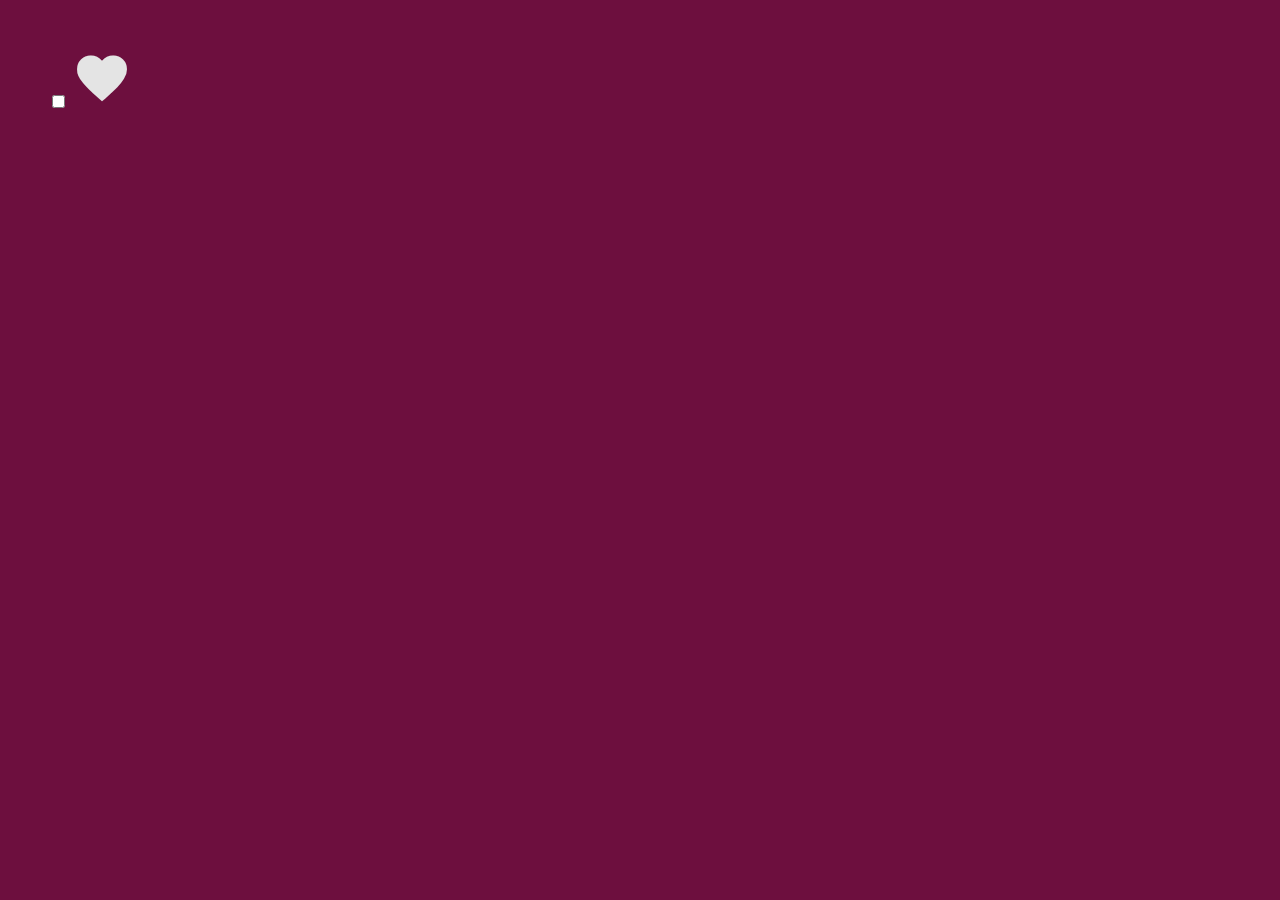
==== index.html @ dae28150 "Add files via upload" ====
<!DOCTYPE html>
<html lang="ja">
<head>
  <meta charset="utf-8">
  <meta name="viewport" content="width=device-width, initial-scale=1">
  <title>Heart Animation</title>
  <link href="https://fonts.googleapis.com/icon?family=Material+Icons" rel="stylesheet">
  <link rel="stylesheet" href="css/styles.css">
</head>
<body>
  <label class="like">
    <input type="checkbox">
    <i class="material-icons heart">favorite</i>
    <div class="ripple"></div>
  </label>

</body>
</html>
---- css/styles.css ----
body {
    padding: 40px;
    background-color: rgb(109, 15, 62);
  }
  
  .heart {
    font-size: 60px;
    color: #e4e4e4;
    user-select: none;
  }
  
  .like [type="checkbox"]:checked ~ .heart {
    animation-name: heart;
    animation-duration: .6s;
    animation-fill-mode: forwards;
  }
  
  @keyframes heart {
    0% {
      transform: scale(0);
    }
    50% {
      transform: scale(1.1);
    }
    100% {
      transform: scale(1);
      color: red;
    }
  }
  
  .ripple {
    width: 85px;
    height: 85px;
    background: red;
    border-radius: 50%;
    transform: scale(0);
  }
  
  .like [type="checkbox"]:checked ~ .ripple {
    animation-name: ripple;
    animation-duration: .6s;
    animation-fill-mode: forwards;
  }
  
  @keyframes ripple {
    0% {
      transform: scale(0);
    }
    50% {
      transform: scale(1.1);
    }
    100% {
      transform: scale(1);
      opacity: 0;
    }
  }
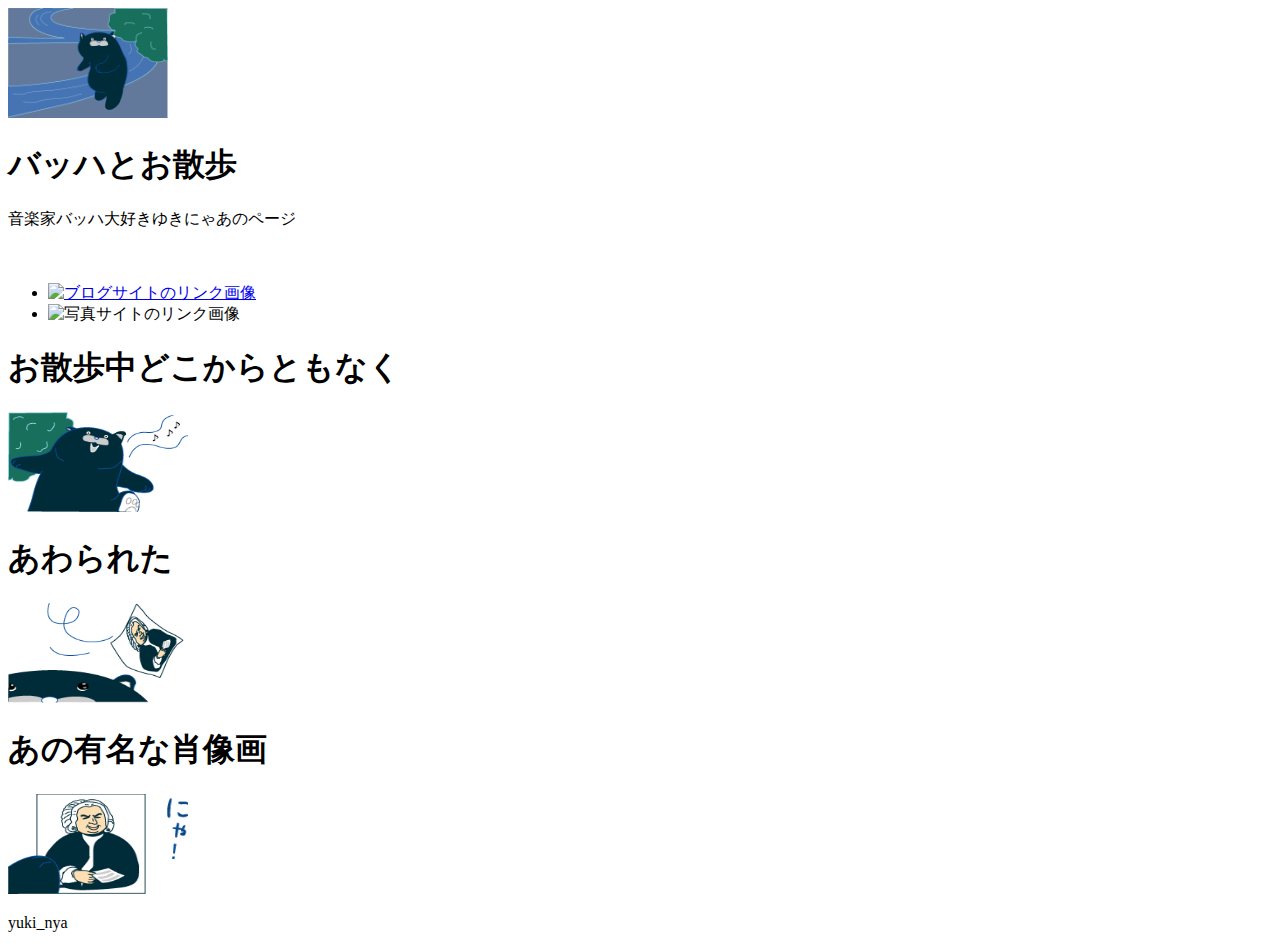
==== commit 54ce31e2: "Add files via upload" ====
--- a/index.html
+++ b/index.html
@@ -1,18 +1,74 @@
 <!DOCTYPE html>
 <html lang="ja">
 <head>
-  <meta charset="utf-8">
-  <meta name="viewport" content="width=device-width, initial-scale=1">
-  <title>Heart Animation</title>
-  <link href="https://fonts.googleapis.com/icon?family=Material+Icons" rel="stylesheet">
-  <link rel="stylesheet" href="css/styles.css">
+    <meta charset="UTF-8">
+    <meta name="viewport" content="width=device-width, initial-scale=1.0">
+    <title>ゆきにゃあのバッハとお散歩</title>
+    <link rel="icon" href="favicon.ico">
+    <meta name="description" content="ゆきにゃあのBACHとお散歩のサイトです。">
+    <link rel="stylesheet" href="css/styles.css">
+   
 </head>
 <body>
-  <label class="like">
-    <input type="checkbox">
-    <i class="material-icons heart">favorite</i>
-    <div class="ripple"></div>
-  </label>
+    <header>
+      <div class="container">
+         <div class="icon">
+            <img src="img\neko.top.gif" width="160" height="110" alt="ゆきにゃあのお散歩アイコンです"> 
+         </div>
+      <div class="info">
+            <h1>バッハとお散歩</h1>
+            <p>音楽家バッハ大好きゆきにゃあのページ</p> 
+    　　　　<ul>
+              <li>
+                  <a href="https://yukikohiga-sys.github.io/yukikohiga-sys.p5.practice/">
+                  <img src="img/blog.png" width="20" height="20" alt="ブログサイトのリンク画像">
+                  </a>
+                </li>
+              <li>
+                  <!-- <a href="https://dotinstall.com" > -->
+                  <img src="img/photos.png" width="20" height="20" alt="写真サイトのリンク画像">
+                  </a>
+            </li>
+           </ul>
+        </div>
+      </div>
+
+
+
+    </header>
+
+    <!-- <section class="omikuji" > <h1>バッハおみくじ</h1>
+        <div id="btn">?</div>
+    </section>
+    -->
+
+    <section class="works1">
+         <h1>お散歩中どこからともなく</h1>
+          <img src="img\neko.page1.1.gif" width="180" height="100" alt="スタンプ">
+     </section>
+
+     <section class="works2">
+        <h1>あわられた</h1>
+         <img src="img\neko.page1.2.gif" width="180" height="100" alt="スタンプ">
+    </section>  
+    
+    
+     <section class="works3">
+        <h1>あの有名な肖像画</h1>
+         <img src="img\neko.page1.3.gif" width="180" height="100" alt="スタンプ">
+    </section>   
+        
+        
+    
+
+
+    
+    <footer>
+        <p> yuki_nya</p>
+    </footer>
+    
+    
+    <script src="js/main.js"></script>
 
 </body>
 </html>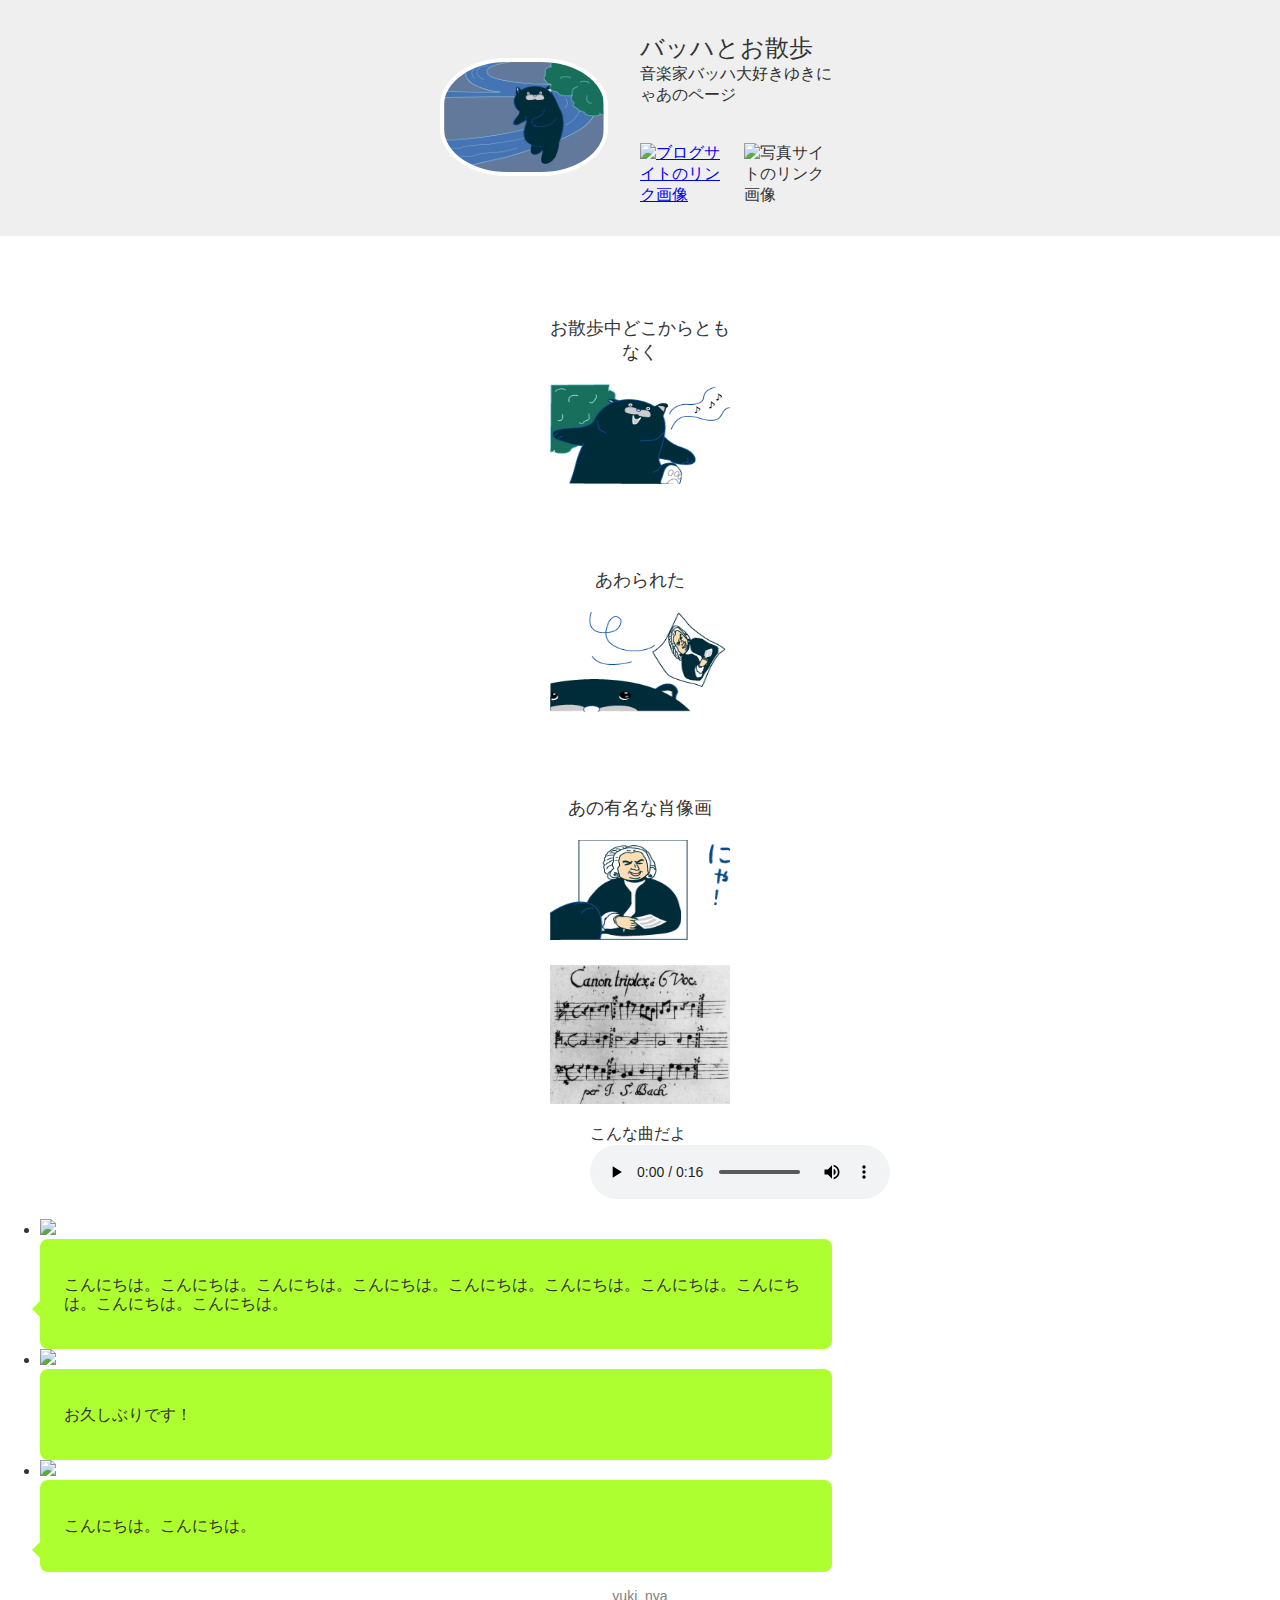
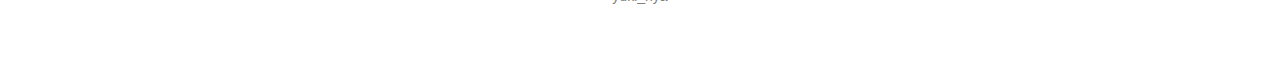
==== commit 57d5db25: "Add files via upload" ====
--- a/index.html
+++ b/index.html
@@ -56,9 +56,59 @@
      <section class="works3">
         <h1>あの有名な肖像画</h1>
          <img src="img\neko.page1.3.gif" width="180" height="100" alt="スタンプ">
+    </section> 
+    
+    
+     <section class="works4">
+      　　<img src="img\score.img1.jpg" width="180" 　　　height="100" alt="スタンプ">
+        <!-- <h1>「１４のカノン」のテーマとなる８音
+          バッハがこちらに向かって差し出してる楽譜の一番下に書いてある音でもあります</h1> -->
+
+          <figure>
+            <figcaption>こんな曲だよ</figcaption>
+            <audio
+                controls
+                src="img\canon.13.mp3">
+                    Your browser does not support the
+                    <code>audio</code> element.
+            </audio>
+        </figure>
     </section>   
+
+    
+
+    <div class="container1">
+      <ul class="messages">
+        <li class="left-side">
+          <div class="pic">
+            <img src="img/cat.png">
+          </div>
+          <div class="text">
+            こんにちは。こんにちは。こんにちは。こんにちは。こんにちは。こんにちは。こんにちは。こんにちは。こんにちは。こんにちは。
+          </div>
+        </li>
+        <li class="right-side">
+          <div class="pic">
+            <img src="img/dog.png">
+          </div>
+          <div class="text">
+            お久しぶりです！
+          </div>
+        </li>
+        <li class="left-side">
+          <div class="pic">
+            <img src="img/cat.png">
+          </div>
+          <div class="text">
+            こんにちは。こんにちは。
+          </div>
+        </li>
+      </ul>
+    </div>
+
+
         
-        
+    
     
 
 
--- a/css/styles.css
+++ b/css/styles.css
@@ -0,0 +1,219 @@
+body {
+    color: #333;
+    font-family: Verdana,  sans-serif;
+    /* margin-top: 0px;
+    margin-bottom: 0px;
+    margin-right: 0px;
+    margin-left: 0px; */
+    margin: 0;
+    list-style: none;
+
+   }
+   
+   header {
+     background-color: #efefef;
+     padding-top: 32px;
+     padding-bottom: 30px;
+   }
+   
+   
+   .container {
+       /* background-color: pink; */
+       width: 400px;
+       margin-left: auto;
+       margin-right: auto;
+       display: flex;
+       align-items: center;
+   }
+   
+   
+   
+   .icon img {
+       border-radius: 40%;
+       border-width: 4px;
+       border-style: solid;
+       border-color: white;
+   }
+   
+   .info {
+       /* background-color: tomato; */
+       margin-left: 32px;
+   }
+   
+   .info h1 {
+       font-weight: normal;
+       font-size: 24px;
+       margin: 0;
+   }
+   .info p {
+       margin: 0;
+       margin-bottom: 16px;
+   }
+   .info ul {
+       margin: 0;
+       padding: 0;
+       list-style: none;
+       display: flex;
+   }
+   .info ul li {
+       margin-right: 8px;
+   }
+   
+   .omikuji > h1  {
+       font-weight: normal;
+       font-size: 24px;
+       text-align: center;
+       margin-top: 50px;
+       margin-bottom: 10px;
+   
+   }
+   
+   #btn {
+       width: 200px;
+       height: 200px;
+       background: #928a8a;
+       border-radius: 50%;
+       margin: 10px auto;
+       text-align: center;
+       line-height: 200px;
+       color: #fff;
+       font-weight: bold;
+       font-size: 42px;
+       cursor: pointer;
+       box-shadow: 0 10px 0 #d1483e;
+       user-select: none;
+     }
+     
+     /* #btn:hover {
+       opacity: 0.9;
+     } */
+     
+     #btn:active {
+       box-shadow: 0 5px 0 #d1483e;
+       margin-top: 35px;
+     }
+   
+   
+   .works1 {
+       width: 180px;
+       margin-left: auto;
+       margin-right: auto;
+   }
+   .works1 > h1 {
+       font-weight: normal;
+       font-size: 18px;
+       text-align: center;
+       margin-top: 80px;
+       margin-bottom: 20px;
+   }
+   
+   .works1 > section {
+       margin-bottom: 60px;
+   }
+   
+   
+   .works2 {
+       width: 180px;
+       margin-left: auto;
+       margin-right: auto;
+   }
+   .works2 > h1 {
+       font-weight: normal;
+       font-size: 18px;
+       text-align: center;
+       margin-top: 80px;
+       margin-bottom: 20px;
+   }
+   
+   .works2 > section {
+       margin-bottom: 60px;
+
+   }
+   
+   
+   .works3 {
+       width: 180px;
+       margin-left: auto;
+       margin-right: auto;
+   }
+   .works3 > h1 {
+       font-weight: normal;
+       font-size: 18px;
+       text-align: center;
+       margin-top: 80px;
+       margin-bottom: 20px;
+   }
+   
+   .works3 > section {
+       margin-bottom: 60px;
+   }
+
+   .works4 {
+       width: 180px;
+       margin-left: auto;
+       margin-right: auto;
+   }
+   .works4 > h1 {
+       font-weight: normal;
+       font-size: 18px;
+       text-align: center;
+       margin-top: 80px;
+       margin-bottom: 20px;
+   }
+   
+   .works4 > section {
+       margin-bottom: 60px;
+   }
+
+   li.reft-side {
+    flex-direction: row-reverse;
+  }
+  
+  .text {
+    background: greenyellow;
+    border-radius: 8px;
+    padding: 36px 24px;
+    max-width: 60%;
+    line-height: 1.2;
+    position: relative;
+  }
+  
+  .text::before {
+    content: '';
+    width: 0;
+    height: 0;
+    /* border: 8px solid #fff; */
+    border: 8px solid transparent;
+    position: absolute;
+    
+  }
+  
+  .left-side .text::before {
+    
+    top: 62px;
+    left: -16px;
+    border-right-color: greenyellow;
+  }
+
+
+
+
+
+   
+   
+   
+
+
+
+
+
+
+
+
+
+   footer p {
+       text-align: center;
+       font-size: 14px;
+       margin-bottom: 60px;
+       color: gray;
+   }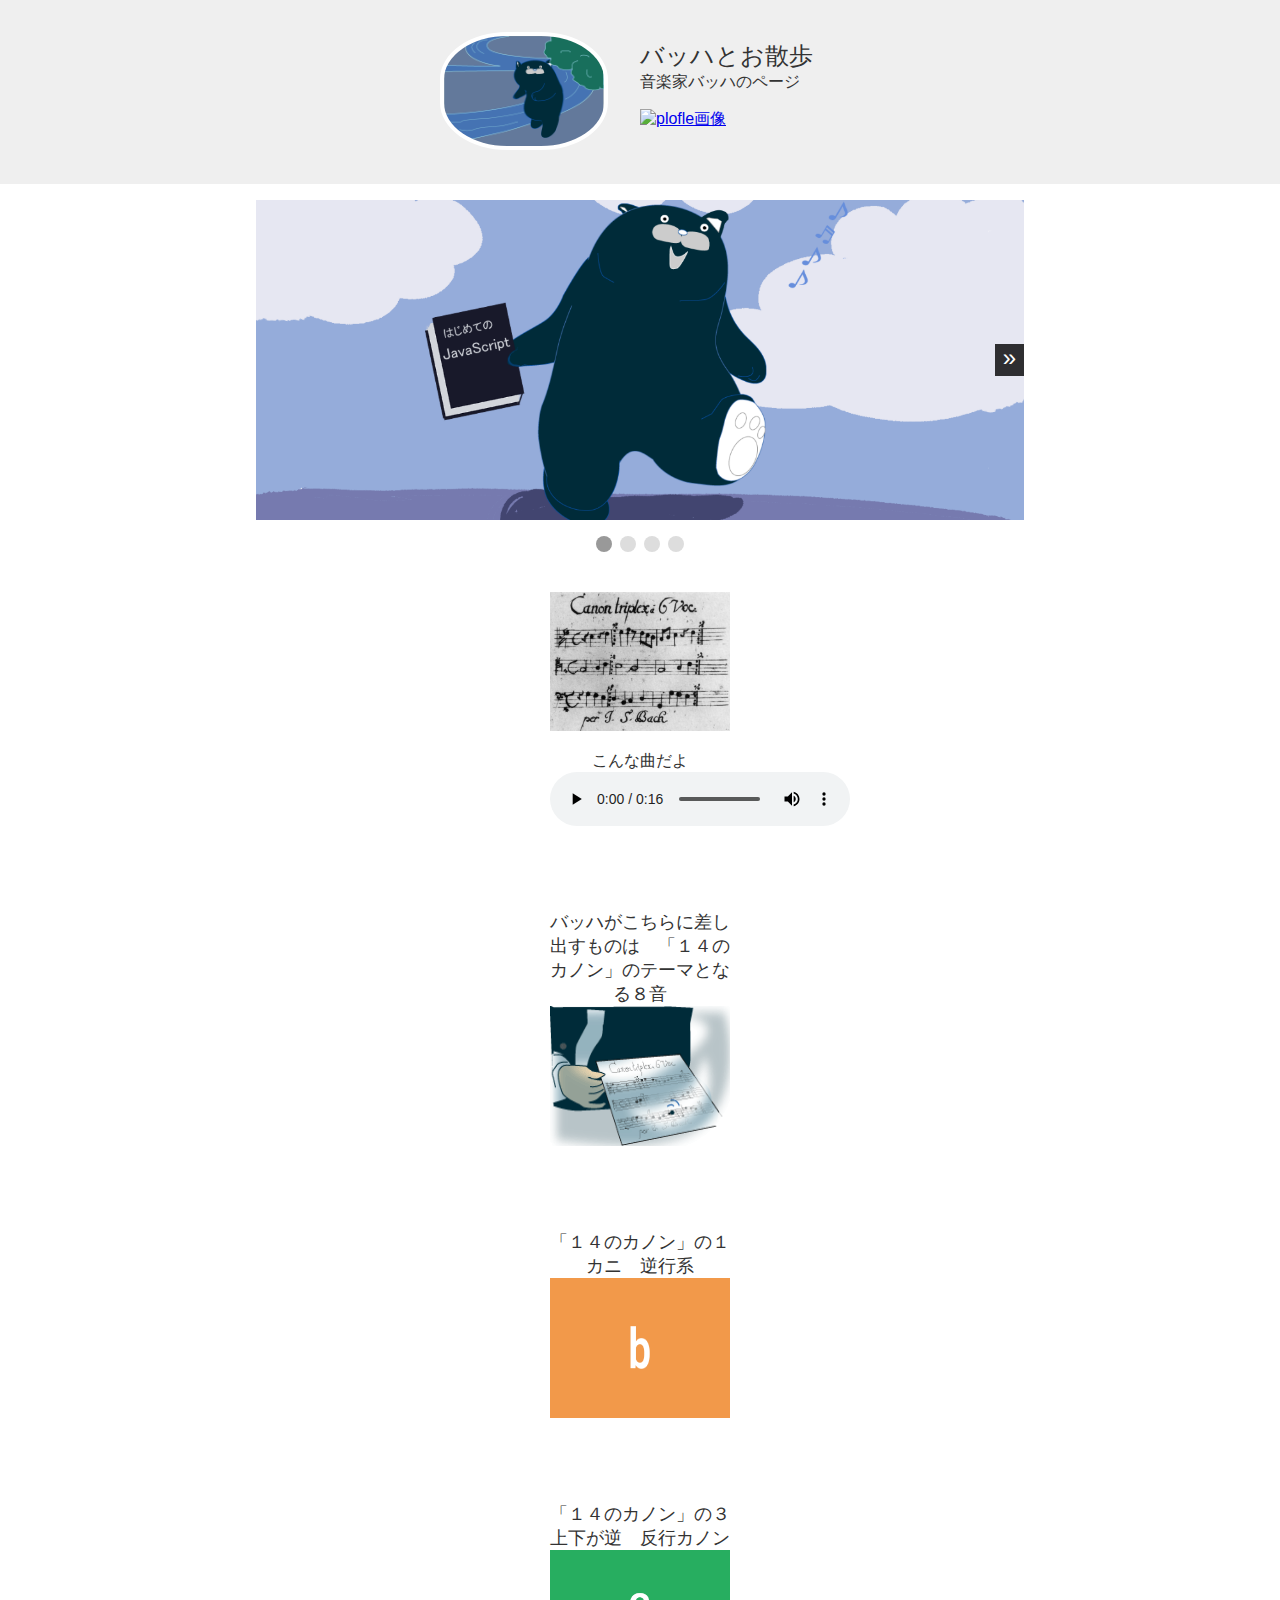
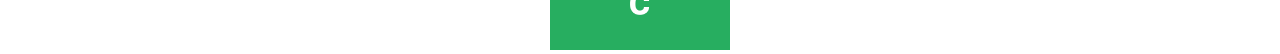
==== commit 22908fe1: "Add files via upload" ====
--- a/index.html
+++ b/index.html
@@ -1,124 +1,100 @@
 <!DOCTYPE html>
 <html lang="ja">
 <head>
-    <meta charset="UTF-8">
-    <meta name="viewport" content="width=device-width, initial-scale=1.0">
-    <title>ゆきにゃあのバッハとお散歩</title>
-    <link rel="icon" href="favicon.ico">
-    <meta name="description" content="ゆきにゃあのBACHとお散歩のサイトです。">
-    <link rel="stylesheet" href="css/styles.css">
-   
+  <meta charset="UTF-8">
+  <meta http-equiv="X-UA-Compatible" content="IE=edge">
+  <meta name="viewport" content="width=device-width, initial-scale=1.0">
+  <title>My Carousel</title>
+  <link rel="stylesheet" href="css/style.css">
 </head>
-<body>
+  <body>
     <header>
-      <div class="container">
-         <div class="icon">
-            <img src="img\neko.top.gif" width="160" height="110" alt="ゆきにゃあのお散歩アイコンです"> 
-         </div>
-      <div class="info">
-            <h1>バッハとお散歩</h1>
-            <p>音楽家バッハ大好きゆきにゃあのページ</p> 
-    　　　　<ul>
-              <li>
-                  <a href="https://yukikohiga-sys.github.io/yukikohiga-sys.p5.practice/">
-                  <img src="img/blog.png" width="20" height="20" alt="ブログサイトのリンク画像">
-                  </a>
-                </li>
-              <li>
-                  <!-- <a href="https://dotinstall.com" > -->
-                  <img src="img/photos.png" width="20" height="20" alt="写真サイトのリンク画像">
-                  </a>
-            </li>
-           </ul>
+        <div class="container1">
+           <div class="icon">
+              <img src="img\neko.top.gif" width="160" height="110" alt="ゆきにゃあのお散歩アイコンです"> 
+           </div>
+        <div class="info">
+              <h1>バッハとお散歩</h1>
+              <p>音楽家バッハのページ</p> 
+      <!-- 　　　　<ul> -->
+                <p>
+                    <a href="https://yukikohiga-sys.github.io/yukikohiga-sys.p5.practice/">
+                    <img src="img/blog.png" width="20" height="20" alt="plofle画像">
+                    </a>
+                </p>
+             <!-- </ul> -->
+          </div>
         </div>
-      </div>
+  </header>
 
 
 
-    </header>
-
-    <!-- <section class="omikuji" > <h1>バッハおみくじ</h1>
-        <div id="btn">?</div>
-    </section>
-    -->
-
-    <section class="works1">
-         <h1>お散歩中どこからともなく</h1>
-          <img src="img\neko.page1.1.gif" width="180" height="100" alt="スタンプ">
-     </section>
-
-     <section class="works2">
-        <h1>あわられた</h1>
-         <img src="img\neko.page1.2.gif" width="180" height="100" alt="スタンプ">
-    </section>  
-    
-    
-     <section class="works3">
-        <h1>あの有名な肖像画</h1>
-         <img src="img\neko.page1.3.gif" width="180" height="100" alt="スタンプ">
-    </section> 
-    
-    
-     <section class="works4">
-      　　<img src="img\score.img1.jpg" width="180" 　　　height="100" alt="スタンプ">
-        <!-- <h1>「１４のカノン」のテーマとなる８音
-          バッハがこちらに向かって差し出してる楽譜の一番下に書いてある音でもあります</h1> -->
-
-          <figure>
-            <figcaption>こんな曲だよ</figcaption>
-            <audio
-                controls
-                src="img\canon.13.mp3">
-                    Your browser does not support the
-                    <code>audio</code> element.
-            </audio>
-        </figure>
-    </section>   
-
-    
-
-    <div class="container1">
-      <ul class="messages">
-        <li class="left-side">
-          <div class="pic">
-            <img src="img/cat.png">
-          </div>
-          <div class="text">
-            こんにちは。こんにちは。こんにちは。こんにちは。こんにちは。こんにちは。こんにちは。こんにちは。こんにちは。こんにちは。
-          </div>
-        </li>
-        <li class="right-side">
-          <div class="pic">
-            <img src="img/dog.png">
-          </div>
-          <div class="text">
-            お久しぶりです！
-          </div>
-        </li>
-        <li class="left-side">
-          <div class="pic">
-            <img src="img/cat.png">
-          </div>
-          <div class="text">
-            こんにちは。こんにちは。
-          </div>
-        </li>
-      </ul>
-    </div>
 
 
-        
-    
-    
+
+  <section class="carousel">
+    <div class="container">
+      <ul>
+        <li><img src="img/pic1.png"></li>
+        <li><img src="img/pic2.png"></li>
+        <li><img src="img/pic3.png"></li>
+        <li><img src="img/pic4.png"></li>
+      </ul>
+  
+      <button id="prev">&laquo;</button>
+      <button id="next">&raquo;</button>
+    </div>
+  
+    <nav>
+    </nav>
+  </section>
 
 
-    
-    <footer>
-        <p> yuki_nya</p>
-    </footer>
-    
-    
-    <script src="js/main.js"></script>
 
+  <section class="works">
+    　　<img src="img\score.img1.jpg" width="180" 　　　height="100" alt="スタンプ">
+      <!-- <h1>「１４のカノン」のテーマとなる８音
+        バッハがこちらに向かって差し出してる楽譜の一番下に書いてある音でもあります</h1> -->
+
+        <figure>
+          <figcaption>こんな曲だよ</figcaption>
+          <audio
+              controls
+              src="img\canon.13.mp3">
+                  Your browser does not support the
+                  <code>audio</code> element.
+          </audio>
+      </figure>
+  </section>   
+
+
+
+  <section class="works">
+    <h1>バッハがこちらに差し出すものは　「１４のカノン」のテーマとなる８音</h1>
+    <a href="page2.html"><img src="img\neko.page2.1.gif" width="180" height="140" alt="肖像画の手元の画像です"></a>
+     
+</section>
+
+<section class="works">
+   <h1>「１４のカノン」の１　カニ　逆行系</h1>
+    <img src="img\b.png" width="180" height="140" alt="カニのような楽譜イメージ画像です">
+</section>  
+
+
+<section class="works">
+   <h1>「１４のカノン」の３　上下が逆　反行カノン</h1>
+    <img src="img\c.png" width="180" height="100" alt="上下逆さまの楽譜イメージです">
+</section> 
+
+
+
+
+
+
+
+
+
+
+  <script src="js/main.js"></script>
 </body>
 </html>--- a/css/style.css
+++ b/css/style.css
@@ -0,0 +1,176 @@
+body {
+  /* background-color: pink; */
+    color: #333;
+    font-family: Verdana,  sans-serif;
+    display: inline-block;
+    margin: 0;
+    list-style: none;
+
+   }
+   
+   header {
+     background-color: #efefef;
+     /* background-color: tomato; */
+     
+     margin-left: auto;
+     margin-right: auto;
+     align-items: center;
+     padding-top: 32px;
+     padding-bottom: 30px;
+   }
+   
+   
+   .container1 {
+       /* background-color:green; */
+       width: 400px;
+       margin-left: auto;
+       margin-right: auto;
+       display: flex;
+       align-items: center;
+   }
+   
+   .icon img {
+       border-radius: 40%;
+       border-width: 4px;
+       border-style: solid;
+       border-color: white;
+   }
+   
+   .info {
+       /* background-color: tomato; */
+       margin-left: 32px;
+   }
+   
+   .info h1 {
+       font-weight: normal;
+       font-size: 24px;
+       margin: 0;
+   }
+   .info p {
+       margin: 0;
+       margin-bottom: 16px;
+   }
+   /* .info ul {
+       margin: 0;
+       padding: 0;
+       list-style: none;
+       display: flex;
+   }
+   .info ul li {
+       margin-right: 8px;
+   }
+    */
+
+   
+
+
+.carousel {
+    width: 80%;
+    max-width: 60%;
+    margin: 16px auto;
+  }
+  
+  .container {
+    width: 100%;
+    height: 320px;
+    overflow: hidden;
+    position: relative;
+  }
+  
+  ul {
+    list-style: none;
+    margin: 0;
+    padding: 0;
+    height: 100%;
+    display: flex;
+    transition: transform .3s;
+  }
+  
+  li {
+    height: 100%;
+    min-width: 100%;
+  }
+  
+  li img {
+    width: 100%;
+    height: 100%;
+    object-fit: cover;
+  }
+  
+  #prev,
+  #next {
+    position: absolute;
+    top: 50%;
+    transform: translateY(-50%);
+    border: none;
+    background: rgba(0, 0, 0, .8);
+    color: #fff;
+    font-size: 24px;
+    padding: 0 8px 4px;
+    cursor: pointer;
+  }
+  
+  #prev:hover,
+  #next:hover {
+    opacity: .8;
+  }
+  
+  #prev {
+    left: 0;
+  }
+  
+  #next {
+    right: 0;
+  }
+  
+  .hidden {
+    display: none;
+  }
+  
+  nav {
+    margin-top: 16px;
+    text-align: center;
+  }
+  
+  nav button + button {
+    margin-left: 8px;
+  }
+  
+  nav button {
+    border: none;
+    width: 16px;
+    height: 16px;
+    background: #ddd;
+    border-radius: 50%;
+    cursor: pointer;
+  }
+  
+  nav .current {
+    background: #999;
+  }
+
+   
+
+  .works {
+    width: 180px;
+    margin-left: auto;
+    margin-right: auto;
+}
+.works > h1 {
+    font-weight: normal;
+    font-size: 18px;
+    text-align: center;
+    margin-top: 80px;
+    margin-bottom: 0px;
+}
+
+
+  .works> section  {
+    margin-bottom: 60px;
+}
+  .works> figure  {
+    margin-left: auto;
+    margin-right: auto;
+    text-align: center;
+}
+
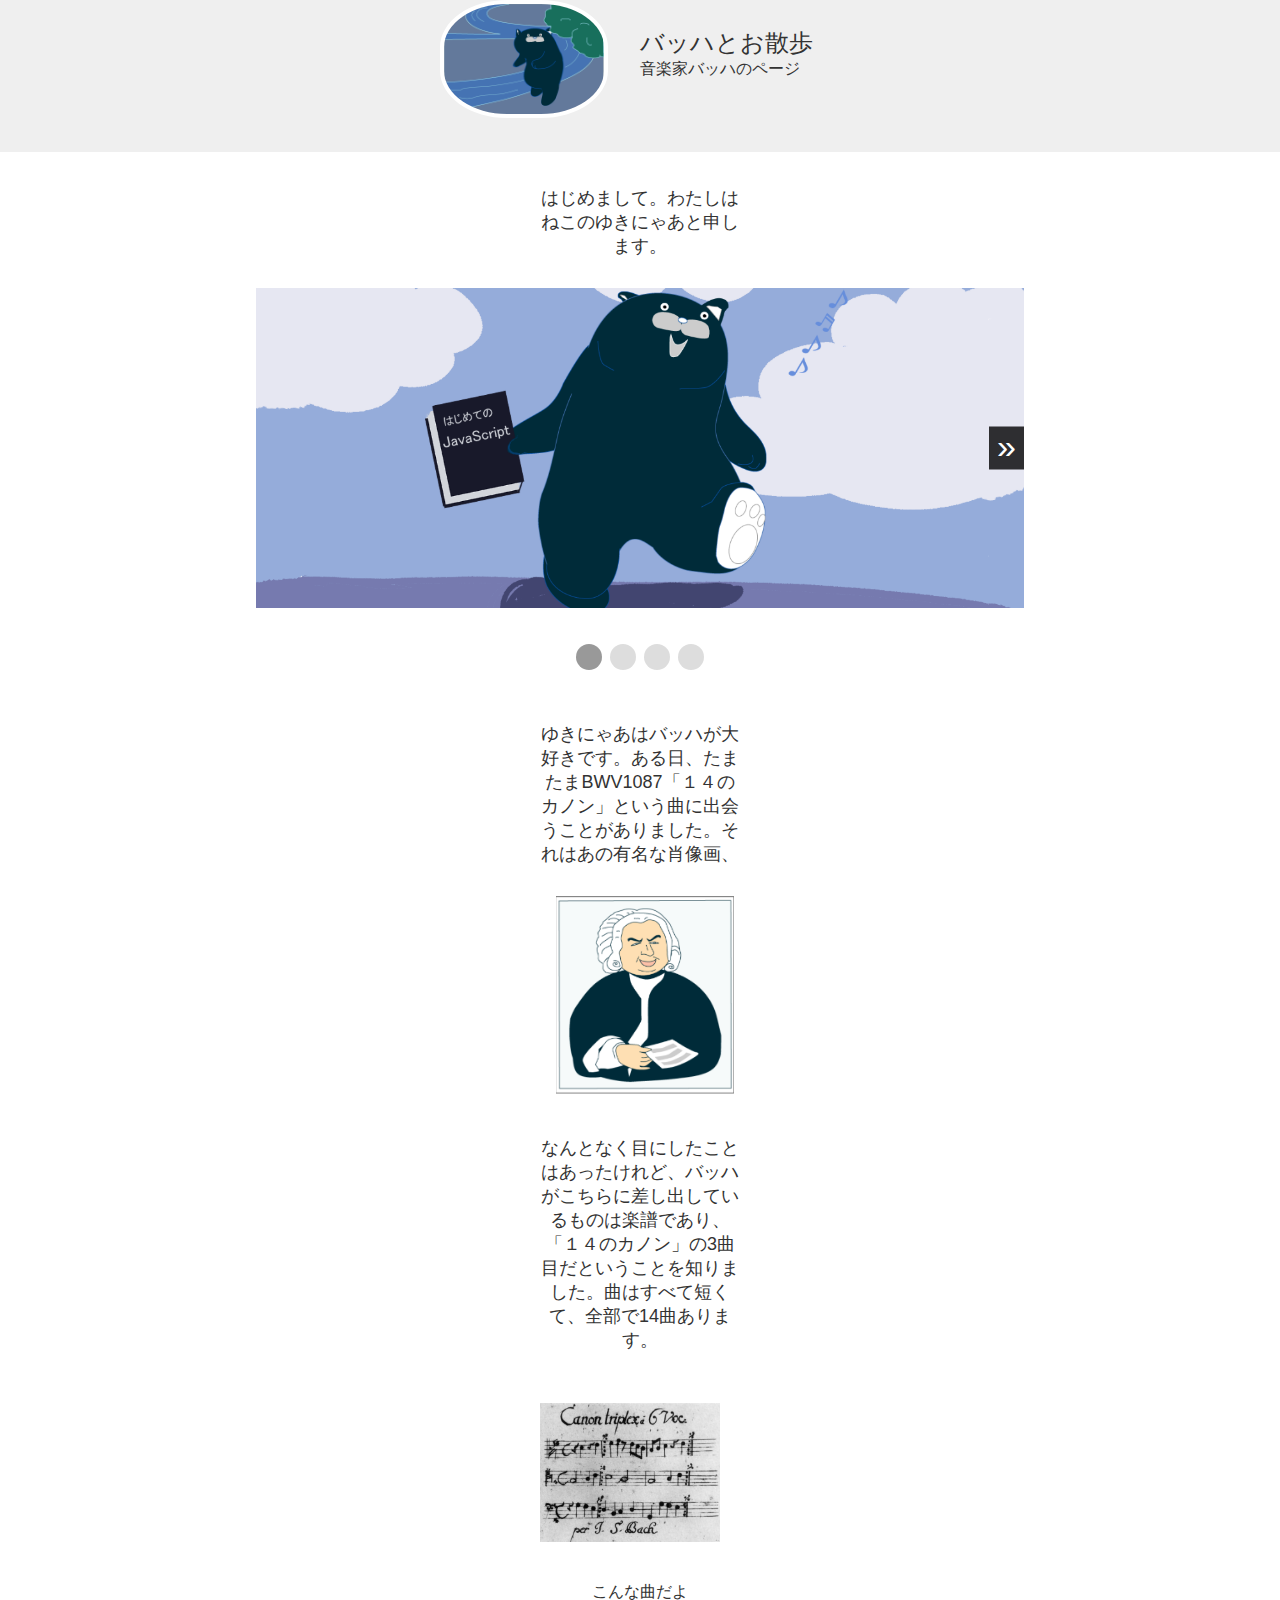
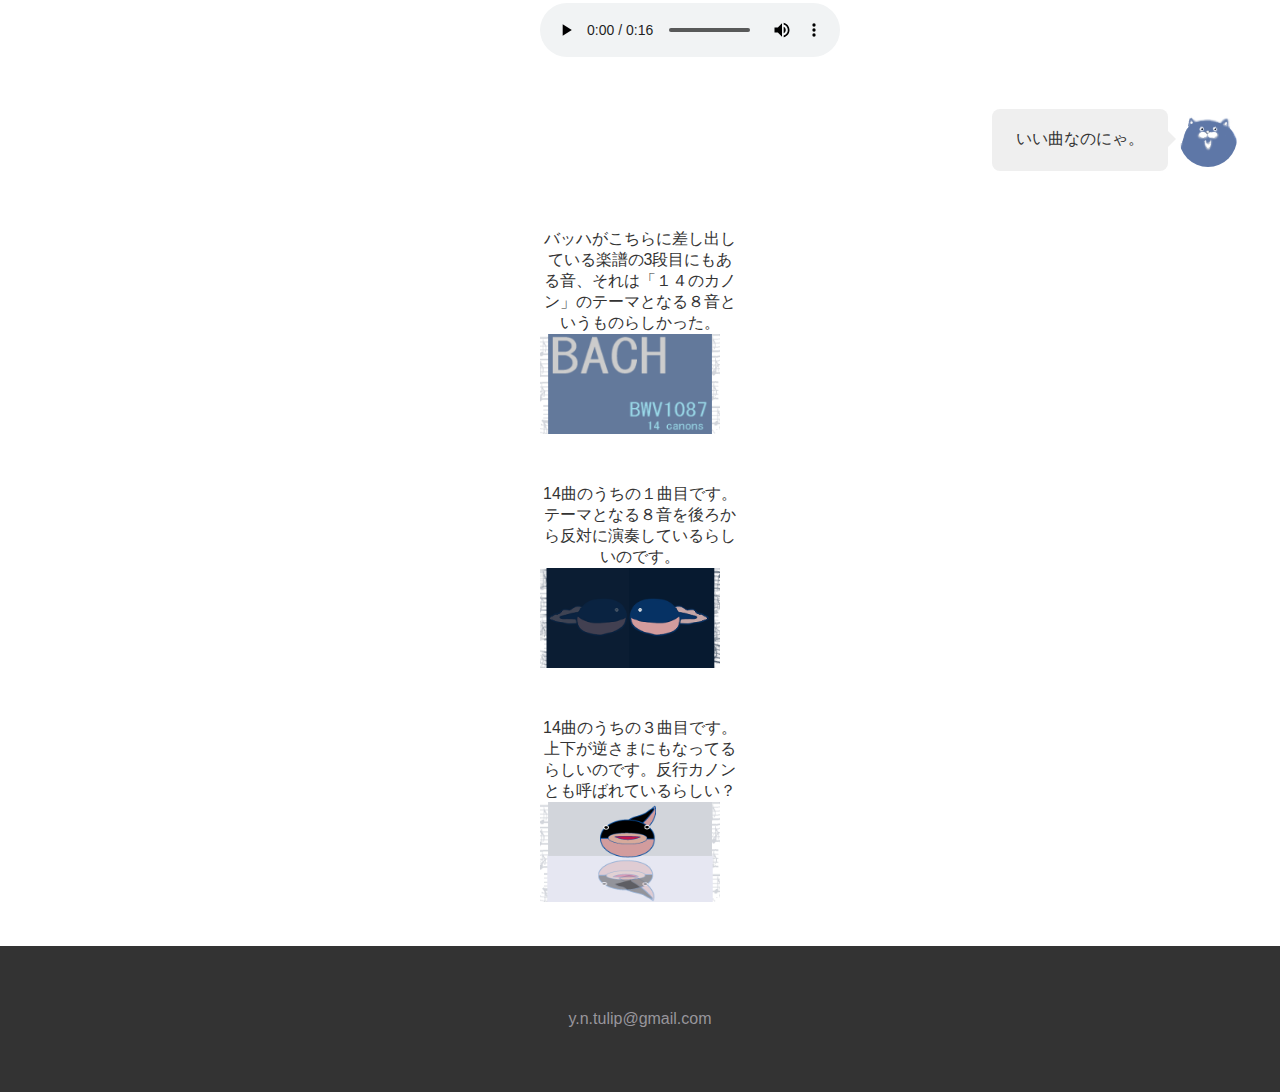
==== commit 1b8f4f11: "Add files via upload" ====
--- a/index.html
+++ b/index.html
@@ -16,23 +16,21 @@
         <div class="info">
               <h1>バッハとお散歩</h1>
               <p>音楽家バッハのページ</p> 
-      <!-- 　　　　<ul> -->
-                <p>
-                    <a href="https://yukikohiga-sys.github.io/yukikohiga-sys.p5.practice/">
-                    <img src="img/blog.png" width="20" height="20" alt="plofle画像">
-                    </a>
-                </p>
+      <!--<ul> -->
+              
+                
              <!-- </ul> -->
           </div>
         </div>
   </header>
 
+  <section class="works-top">
+    <h1>
+    はじめまして。わたしはねこのゆきにゃあと申します。</h1>
+</section>
 
 
-
-
-
-  <section class="carousel">
+<section class="carousel">
     <div class="container">
       <ul>
         <li><img src="img/pic1.png"></li>
@@ -47,12 +45,20 @@
   
     <nav>
     </nav>
-  </section>
+</section>
+
+
+<section class="works-top-a">
+    <h1>ゆきにゃあはバッハが大好きです。ある日、たまたまBWV1087「１４のカノン」という曲に出会うことがありました。それはあの有名な肖像画、</h1>
+
+  　<img src="img\bach.png" 　width="160" height="200" alt="肖像画の手元の画像です"><h1>なんとなく目にしたことはあったけれど、バッハがこちらに差し出しているものは楽譜であり、「１４のカノン」の3曲目だということを知りました。曲はすべて短くて、全部で14曲あります。
+  　</h1>
+</section>
 
 
 
   <section class="works">
-    　　<img src="img\score.img1.jpg" width="180" 　　　height="100" alt="スタンプ">
+    　　<img src="img\score.img1.jpg" width="180" 　　　height="100" alt="bachのbwv1087の13番の楽譜です">
       <!-- <h1>「１４のカノン」のテーマとなる８音
         バッハがこちらに向かって差し出してる楽譜の一番下に書いてある音でもあります</h1> -->
 
@@ -69,32 +75,44 @@
 
 
 
-  <section class="works">
-    <h1>バッハがこちらに差し出すものは　「１４のカノン」のテーマとなる８音</h1>
-    <a href="page2.html"><img src="img\neko.page2.1.gif" width="180" height="140" alt="肖像画の手元の画像です"></a>
-     
+  <div class="fukidasi-container">
+    <ul class="messages">
+      
+      <li class="right-side">
+        <div class="pic">
+          <img src="img/neko.icon.png">
+        </div>
+        <div class="text">
+          いい曲なのにゃ。
+        </div>
+      </li>
+      
+    </ul>
+  </div>
+
+  
+
+<section class="works">
+    <h1>バッハがこちらに差し出している楽譜の3段目にもある音、それは「１４のカノン」のテーマとなる８音というものらしかった。</h1>
+    <a href="page2/index.html"><img src="img\button2.png" width="180" height="100" alt="肖像画の手元の画像です"></a>
 </section>
 
 <section class="works">
-   <h1>「１４のカノン」の１　カニ　逆行系</h1>
-    <img src="img\b.png" width="180" height="140" alt="カニのような楽譜イメージ画像です">
-</section>  
-
+    <h1>14曲のうちの１曲目です。テーマとなる８音を後ろから反対に演奏しているらしいのです。</h1>
+    <a href="page3/index.html"><img src="page4\img\button.3.png" width="180" height="100" alt="カニのような楽譜イメージ画像です"></a>
+</section>
 
 <section class="works">
-   <h1>「１４のカノン」の３　上下が逆　反行カノン</h1>
-    <img src="img\c.png" width="180" height="100" alt="上下逆さまの楽譜イメージです">
-</section> 
-
-
-
-
-
-
-
-
+    <h1>14曲のうちの３曲目です。　上下が逆さまにもなってるらしいのです。反行カノンとも呼ばれているらしい？</h1>
+    <a href="page4/index.html"><img src="page4\img\button.4.png" width="180" height="100" alt="上下逆さまの楽譜イメージ画像です"></a>
+</section>
 
 
   <script src="js/main.js"></script>
+
+  <footer>
+    <li class="footer-text">y.n.tulip@gmail.com</li>
+  </footer>
 </body>
+
 </html>--- a/css/style.css
+++ b/css/style.css
@@ -15,9 +15,21 @@
      margin-left: auto;
      margin-right: auto;
      align-items: center;
-     padding-top: 32px;
      padding-bottom: 30px;
    }
+   .footer-text{
+    margin-left: auto;
+    margin-right: auto;
+    align-items: center;
+   }
+
+   footer {
+    padding: 64px 0;
+    margin-top: 20px;
+    background: rgba(0, 0, 0, .8);
+    color: #98969c;
+    text-align: center;
+  }
    
    
    .container1 {
@@ -105,7 +117,7 @@
     border: none;
     background: rgba(0, 0, 0, .8);
     color: #fff;
-    font-size: 24px;
+    font-size: 34px;
     padding: 0 8px 4px;
     cursor: pointer;
   }
@@ -128,7 +140,7 @@
   }
   
   nav {
-    margin-top: 16px;
+    margin-top: 36px;
     text-align: center;
   }
   
@@ -138,11 +150,12 @@
   
   nav button {
     border: none;
-    width: 16px;
-    height: 16px;
+    width: 26px;
+    height: 26px;
     background: #ddd;
     border-radius: 50%;
     cursor: pointer;
+    margin-bottom: 18px;
   }
   
   nav .current {
@@ -150,27 +163,131 @@
   }
 
    
-
-  .works {
-    width: 180px;
+  /* 吹き出し */
+
+  .fukidasi-container {
+    padding: 32px;
+    
+  }
+  
+  .messages {
+    margin: 0;
+    padding: 0;
+    list-style: none;
+    
+  }
+  .messages li {
+    display: flex;
+  }
+  /* .messages li + li {
+    margin-top: 32px;
+  } */
+  
+  li.right-side {
+    flex-direction: row-reverse;
+  }
+  
+  .pic {
+    /* background: pink; */
+    width: 80px;
+    text-align: center;
+  }
+  
+  .pic img {
+    width: 58px;
+    height: 58px;
+    border-radius: 50%;
+  }
+  
+  .text {
+    background:#efefef ;
+    border-radius: 8px;
+    padding: 16px 24px;
+    max-width: 60%;
+    line-height: 1.8;
+    position: relative;
+  }
+  
+  .text::before {
+    content: '';
+    width: 0;
+    height: 0;
+    /* border: 8px solid #fff; */
+    border: 8px solid transparent;
+    position: absolute;
+  }
+  
+  
+  
+  .right-side .text::before {
+    top: 22px;
+    right: -16px;
+    border-left-color: #efefef;
+  }
+
+/* オーディオタグがあるあたり */
+.works> figure  {
+  margin-left: auto;
+  margin-right: auto;
+  text-align: center;
+}
+
+
+
+/* トップページ最初の見出し画像 */
+.works-top {
+    width: 200px;
+    margin-left: auto;
+    margin-right: auto;  
+}
+.works-top > h1 {
+    font-weight: normal;
+    font-size: 18px;
+    text-align: center;
+    margin-top: 34px;
+    margin-bottom: 30px;
+}
+.works-top> section  {
+  margin-bottom: 60px;
+}
+
+/* トップページ次の見出し画像 */
+.works-top-a {
+    width: 200px;
     margin-left: auto;
     margin-right: auto;
+}
+.works-top-a > h1 {
+  font-weight: normal;
+  font-size: 18px;
+  text-align: center;
+  margin-top: 34px;
+  margin-bottom: 30px;
+}
+.works-top-a> section  {
+margin-bottom: 60px;
+}
+
+
+.works {
+    width: 200px;
+    margin-left: auto;
+    margin-right: auto;
+}
+.works img{
+    margin-bottom: 20px;
 }
 .works > h1 {
     font-weight: normal;
-    font-size: 18px;
-    text-align: center;
-    margin-top: 80px;
+    font-size: 16px;
+    text-align: center;
+    margin-top: 26px;
     margin-bottom: 0px;
 }
-
 
   .works> section  {
     margin-bottom: 60px;
 }
-  .works> figure  {
-    margin-left: auto;
-    margin-right: auto;
-    text-align: center;
-}
-
+ 
+
+
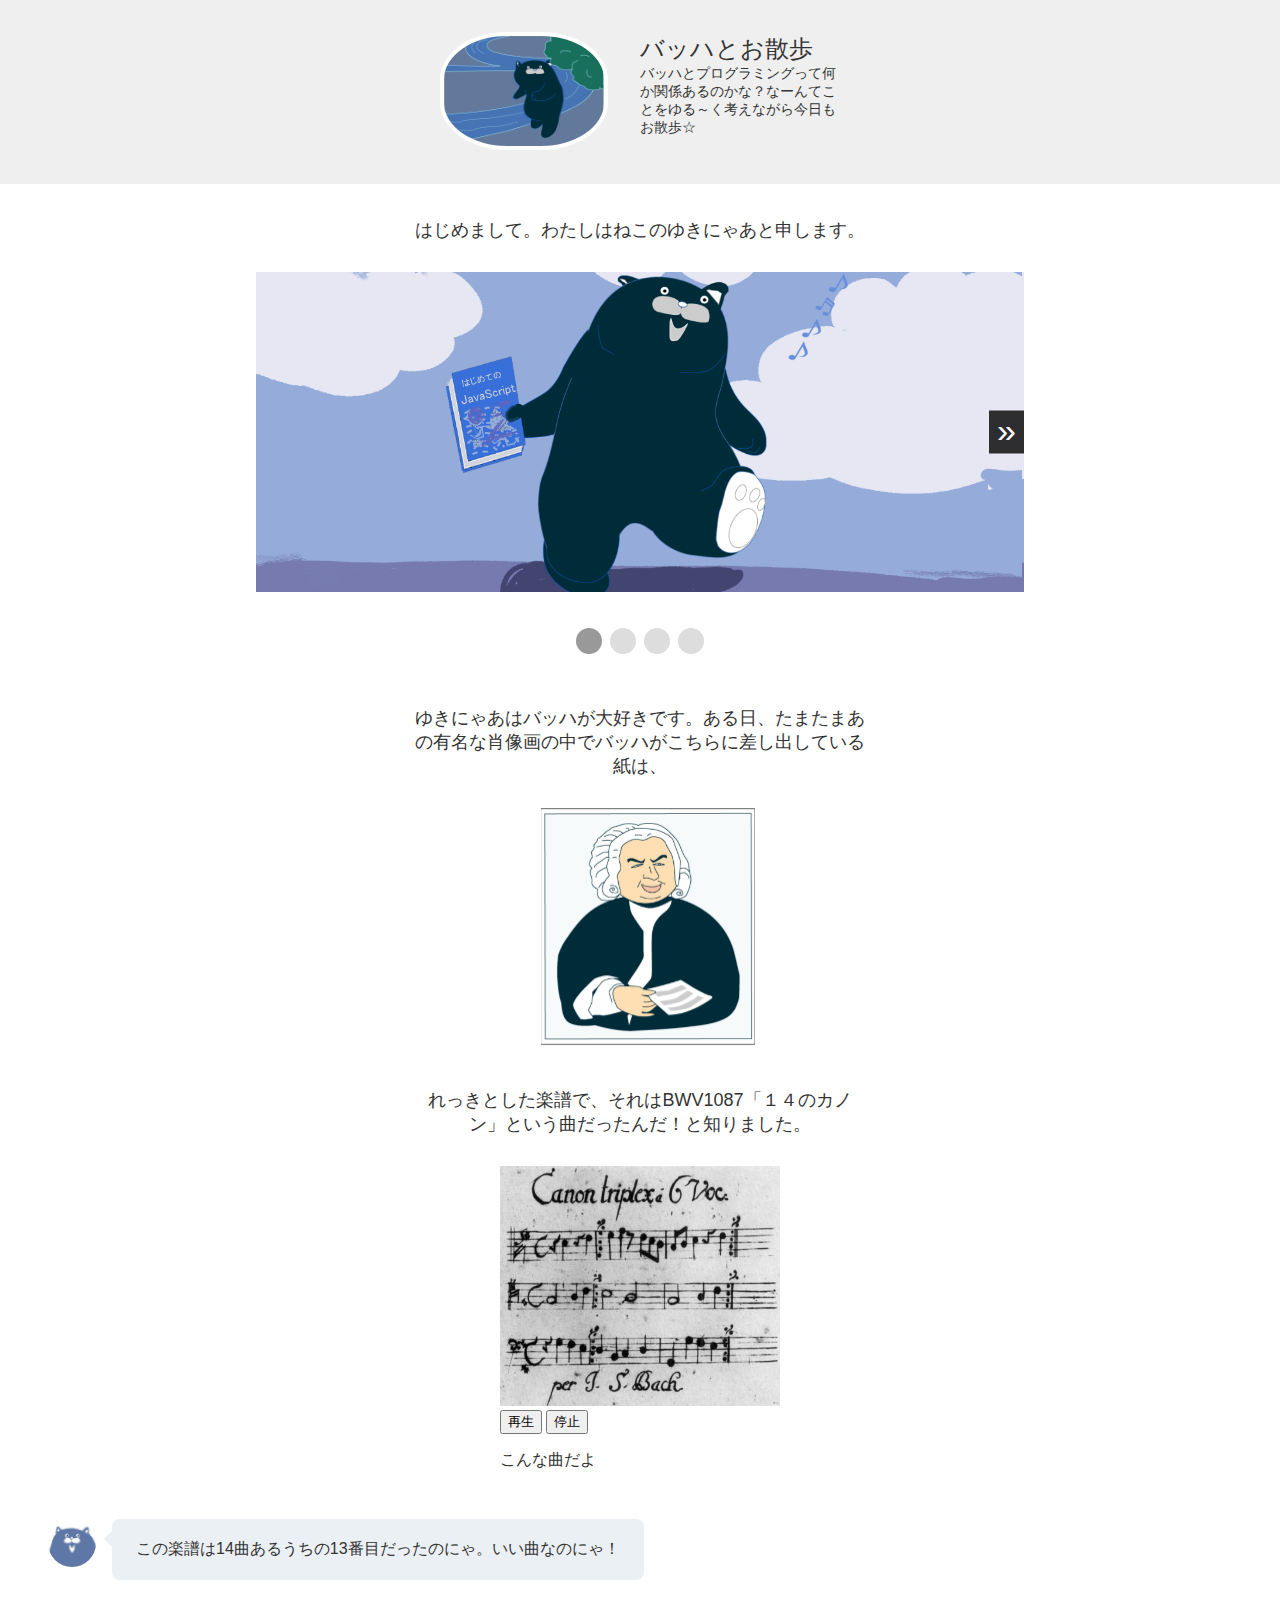
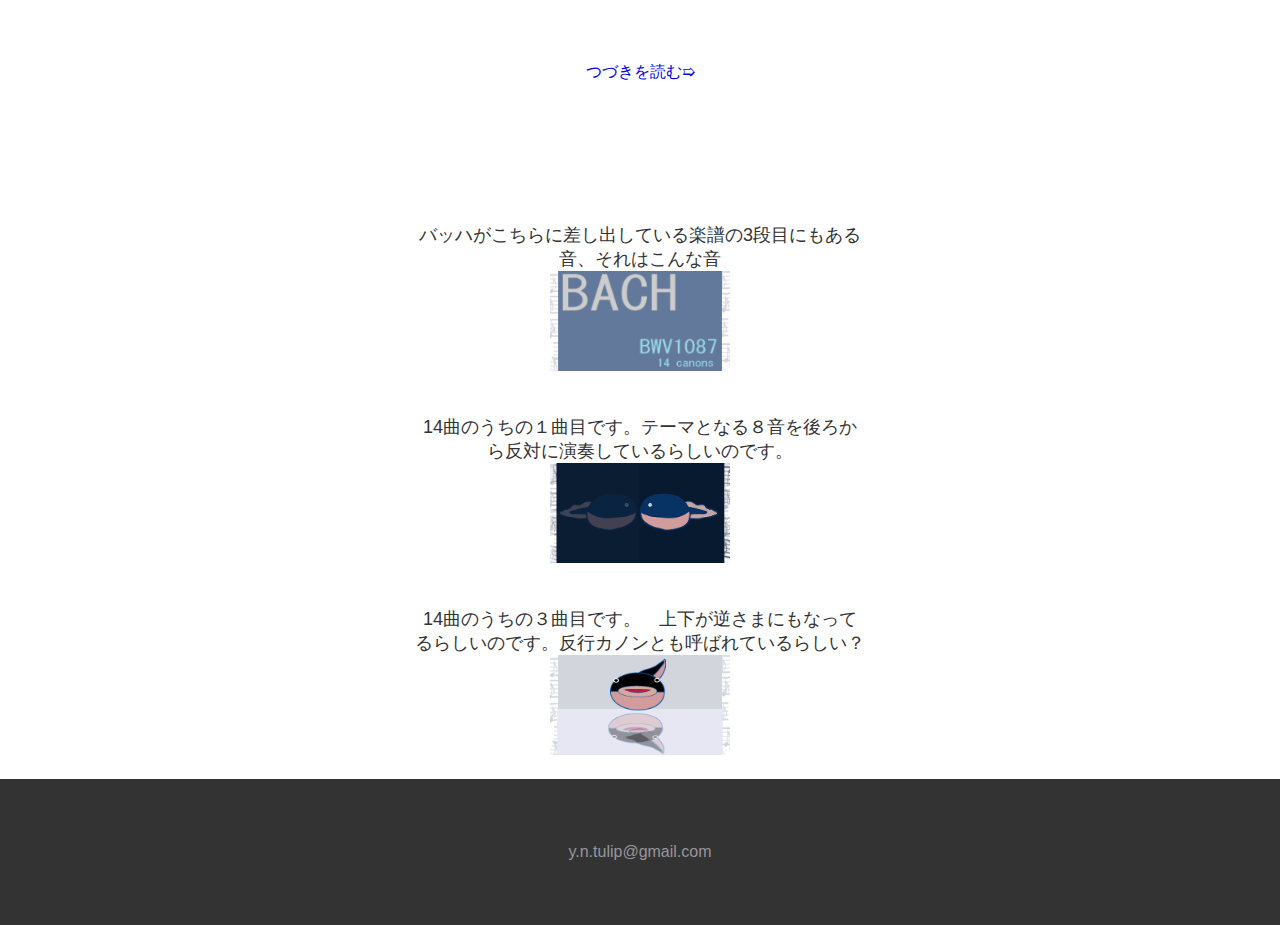
==== commit 80796098: "Add files via upload" ====
--- a/index.html
+++ b/index.html
@@ -4,7 +4,7 @@
   <meta charset="UTF-8">
   <meta http-equiv="X-UA-Compatible" content="IE=edge">
   <meta name="viewport" content="width=device-width, initial-scale=1.0">
-  <title>My Carousel</title>
+  <title>バッハとお散歩</title>
   <link rel="stylesheet" href="css/style.css">
 </head>
   <body>
@@ -15,11 +15,8 @@
            </div>
         <div class="info">
               <h1>バッハとお散歩</h1>
-              <p>音楽家バッハのページ</p> 
-      <!--<ul> -->
-              
-                
-             <!-- </ul> -->
+              <p>バッハとプログラミングって何か関係あるのかな？なーんてことをゆる～く考えながら今日もお散歩☆</p> 
+      <!-- ここにulタグがあったけど下のulにより不具合下のulにid着けるとよいと後にわかる -->
           </div>
         </div>
   </header>
@@ -33,7 +30,7 @@
 <section class="carousel">
     <div class="container">
       <ul>
-        <li><img src="img/pic1.png"></li>
+        <li><img src="img/pppic1.png"></li>
         <li><img src="img/pic2.png"></li>
         <li><img src="img/pic3.png"></li>
         <li><img src="img/pic4.png"></li>
@@ -49,51 +46,65 @@
 
 
 <section class="works-top-a">
-    <h1>ゆきにゃあはバッハが大好きです。ある日、たまたまBWV1087「１４のカノン」という曲に出会うことがありました。それはあの有名な肖像画、</h1>
+    <h1>ゆきにゃあはバッハが大好きです。ある日、たまたまあの有名な肖像画の中でバッハがこちらに差し出している紙は、</h1>
 
-  　<img src="img\bach.png" 　width="160" height="200" alt="肖像画の手元の画像です"><h1>なんとなく目にしたことはあったけれど、バッハがこちらに差し出しているものは楽譜であり、「１４のカノン」の3曲目だということを知りました。曲はすべて短くて、全部で14曲あります。
+  　<img src="img\bach.png" 　width="280" height="240" alt="肖像画の手元の画像です"><h1>れっきとした楽譜で、それはBWV1087「１４のカノン」という曲だったんだ！と知りました。
   　</h1>
 </section>
 
+<!-- オーディオ -->
+<div class="works-score">
+  <!-- <div class="image3"> -->
+        <img src="img/score.img1.jpg"  width="280" height="240" alt="bachのbwv1087の13番の楽譜です">
+  
+      <audio id="audio" preload="auto">
+           <source src="img/canon.13.mp3" type="audio/mp3">
+           <p>※ご利用のブラウザでは再生することができません。</p>
+      </audio>
+            <input type="button" onclick="audioPlay()" value="再生">
+            <input type="button" onclick="audioPause()" value="停止"> 
+            <p>こんな曲だよ</p>
+   </div>
+</div>
 
-
-  <section class="works">
+  <!-- <section class="works-top-a">
     　　<img src="img\score.img1.jpg" width="180" 　　　height="100" alt="bachのbwv1087の13番の楽譜です">
-      <!-- <h1>「１４のカノン」のテーマとなる８音
-        バッハがこちらに向かって差し出してる楽譜の一番下に書いてある音でもあります</h1> -->
-
-        <figure>
-          <figcaption>こんな曲だよ</figcaption>
-          <audio
-              controls
-              src="img\canon.13.mp3">
+       <figure>
+           <figcaption>こんな曲だよ</figcaption>
+            <audio
+                controls
+                  src="img\canon.13.mp3">
                   Your browser does not support the
                   <code>audio</code> element.
-          </audio>
+            </audio>
       </figure>
-  </section>   
+  </section>    -->
 
 
 
   <div class="fukidasi-container">
     <ul class="messages">
       
-      <li class="right-side">
+      <li class="left-side">
         <div class="pic">
           <img src="img/neko.icon.png">
         </div>
         <div class="text">
-          いい曲なのにゃ。
+          この楽譜は14曲あるうちの13番目だったのにゃ。いい曲なのにゃ！
         </div>
       </li>
       
     </ul>
   </div>
 
+<!-- つづきを読むリンク -->
+<section class="next-button">
+  <a href="../page4/index.html">つづきを読む➯</a>
+ </section>
   
 
 <section class="works">
-    <h1>バッハがこちらに差し出している楽譜の3段目にもある音、それは「１４のカノン」のテーマとなる８音というものらしかった。</h1>
+    <h1>バッハがこちらに差し出している楽譜の3段目にもある音、それはこんな音</h1>
     <a href="page2/index.html"><img src="img\button2.png" width="180" height="100" alt="肖像画の手元の画像です"></a>
 </section>
 
--- a/css/style.css
+++ b/css/style.css
@@ -15,6 +15,7 @@
      margin-left: auto;
      margin-right: auto;
      align-items: center;
+     padding-top: 32px;
      padding-bottom: 30px;
    }
    .footer-text{
@@ -60,6 +61,7 @@
    }
    .info p {
        margin: 0;
+       font-size: 14px;
        margin-bottom: 16px;
    }
    /* .info ul {
@@ -74,7 +76,7 @@
     */
 
    
-
+/* このあたりからカルーセル */
 
 .carousel {
     width: 80%;
@@ -164,24 +166,23 @@
 
    
   /* 吹き出し */
-
   .fukidasi-container {
     padding: 32px;
-    
   }
   
   .messages {
     margin: 0;
     padding: 0;
     list-style: none;
-    
-  }
+  }
+  
   .messages li {
     display: flex;
   }
-  /* .messages li + li {
+  
+  .messages li + li {
     margin-top: 32px;
-  } */
+  }
   
   li.right-side {
     flex-direction: row-reverse;
@@ -194,13 +195,13 @@
   }
   
   .pic img {
-    width: 58px;
-    height: 58px;
+    width: 48px;
+    height: 48px;
     border-radius: 50%;
   }
   
   .text {
-    background:#efefef ;
+    background: rgb(235, 240, 245);
     border-radius: 8px;
     padding: 16px 24px;
     max-width: 60%;
@@ -217,58 +218,122 @@
     position: absolute;
   }
   
-  
+  .left-side .text::before {
+    top: 12px;
+    left: -16px;
+    border-right-color: rgb(235, 240, 245);
+  }
   
   .right-side .text::before {
-    top: 22px;
+    top: 12px;
     right: -16px;
-    border-left-color: #efefef;
-  }
-
-/* オーディオタグがあるあたり */
-.works> figure  {
+    border-left-color:rgb(235, 240, 245);
+  }
+  
+
+  /* トップページ最初の見出し画像 */
+  
+.works-top {
+  text-align: center;
   margin-left: auto;
-  margin-right: auto;
-  text-align: center;
-}
-
-
-
-/* トップページ最初の見出し画像 */
-.works-top {
-    width: 200px;
-    margin-left: auto;
-    margin-right: auto;  
+  margin-right: auto;  
 }
 .works-top > h1 {
-    font-weight: normal;
-    font-size: 18px;
-    text-align: center;
-    margin-top: 34px;
-    margin-bottom: 30px;
-}
-.works-top> section  {
-  margin-bottom: 60px;
-}
-
-/* トップページ次の見出し画像 */
-.works-top-a {
-    width: 200px;
-    margin-left: auto;
-    margin-right: auto;
-}
-.works-top-a > h1 {
   font-weight: normal;
   font-size: 18px;
   text-align: center;
   margin-top: 34px;
   margin-bottom: 30px;
 }
-.works-top-a> section  {
-margin-bottom: 60px;
-}
-
-
+
+
+/* トップページバッハの写真画像 */
+.works-top-a {
+   width: 450px;
+   margin-left: auto;
+   margin-right: auto;
+   text-align: center;
+  }
+.works-top-a > h1 {
+  font-weight: normal;
+  font-size: 18px;
+  margin-top: 34px;
+  margin-bottom: 30px;
+}
+.works-top-a  img{
+  text-align: center;
+  margin-top: 0px;
+  margin-bottom: 0px;
+  }
+  
+  /* オーディオタグがあるあたり */
+  .works-score{
+    width: 280px;
+    margin-left: auto;
+    margin-right: auto;
+    cursor: pointer;
+   }
+.works-score > h1 {
+    font-weight: normal;
+    font-size: 16px;
+    text-align: center;
+    margin-top: 0px;
+    margin-bottom: 0px;
+}
+
+
+  .works-score> section  {
+    margin-bottom: 60px;
+}
+  .works-score> figure  {
+    margin-left: auto;
+    margin-right: auto;
+    text-align: center;
+}
+  
+
+  /* つづきを読む */ 
+  .next-button {
+    
+  text-align: center;
+  margin-top: 50px;
+  margin-bottom: 140px;
+  
+}
+
+.next-button > a {
+  text-decoration: none; 
+  cursor: pointer;
+}  
+
+
+.works{
+   width: 450px;
+   text-align: center;
+   margin-left: auto;
+   margin-right: auto;
+} 
+  
+.works > h1 {
+    font-weight: normal;
+    font-size: 18px;
+    text-align: center;
+    margin-top: 40px;
+    margin-bottom: 0px;
+}
+
+/* .works  img {
+    font-weight: normal;
+    font-size: 18px;
+    text-align: center;
+    margin-top: 0px;
+    margin-bottom: 0px;
+  } */
+
+
+
+
+/* 
 .works {
     width: 200px;
     margin-left: auto;
@@ -281,13 +346,13 @@
     font-weight: normal;
     font-size: 16px;
     text-align: center;
-    margin-top: 26px;
+    margin-top: 50px;
     margin-bottom: 0px;
 }
 
   .works> section  {
     margin-bottom: 60px;
 }
- 
-
-
+  */
+
+
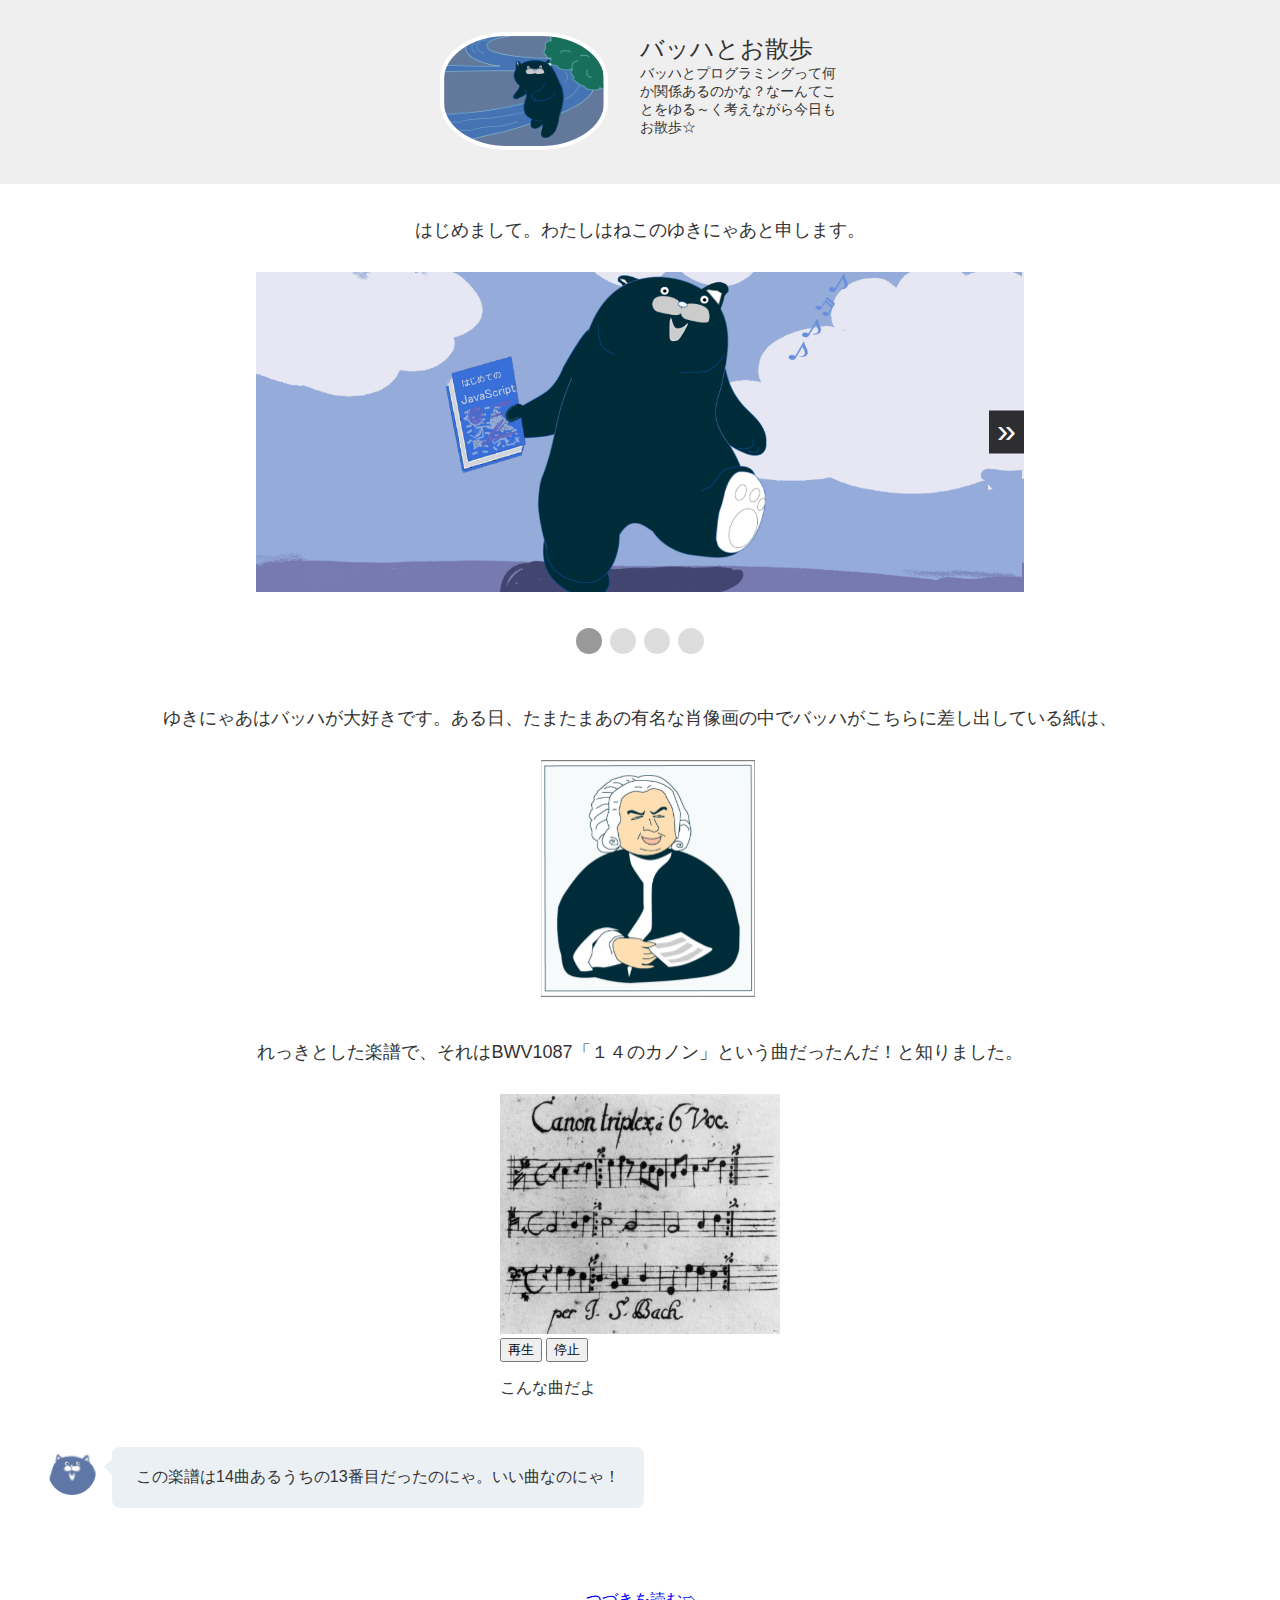
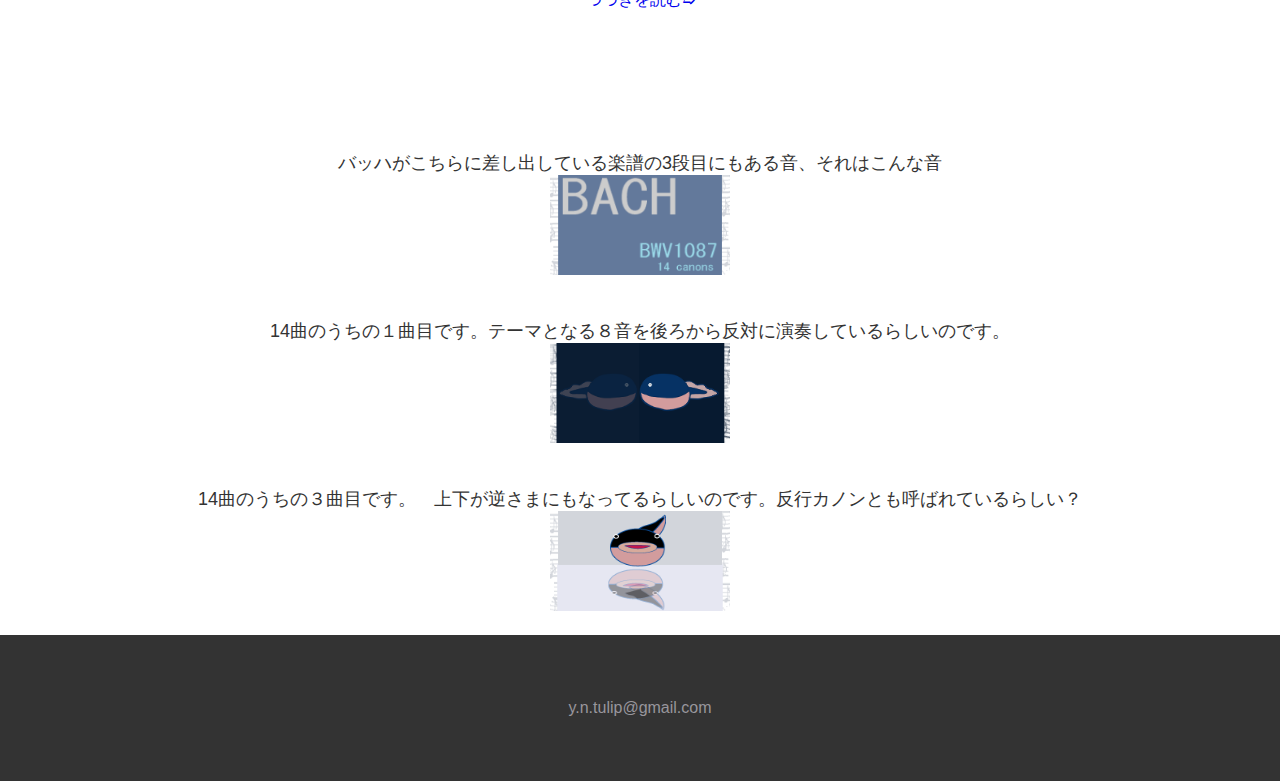
==== commit 438f4059: "Add files via upload" ====
--- a/index.html
+++ b/index.html
@@ -99,7 +99,7 @@
 
 <!-- つづきを読むリンク -->
 <section class="next-button">
-  <a href="../page4/index.html">つづきを読む➯</a>
+  <a href="../page2/index.html">つづきを読む➯</a>
  </section>
   
 
--- a/css/style.css
+++ b/css/style.css
@@ -249,7 +249,7 @@
 
 /* トップページバッハの写真画像 */
 .works-top-a {
-   width: 450px;
+   /* width: 450px; */
    margin-left: auto;
    margin-right: auto;
    text-align: center;
@@ -308,7 +308,6 @@
 
 
 .works{
-   width: 450px;
    text-align: center;
    margin-left: auto;
    margin-right: auto;
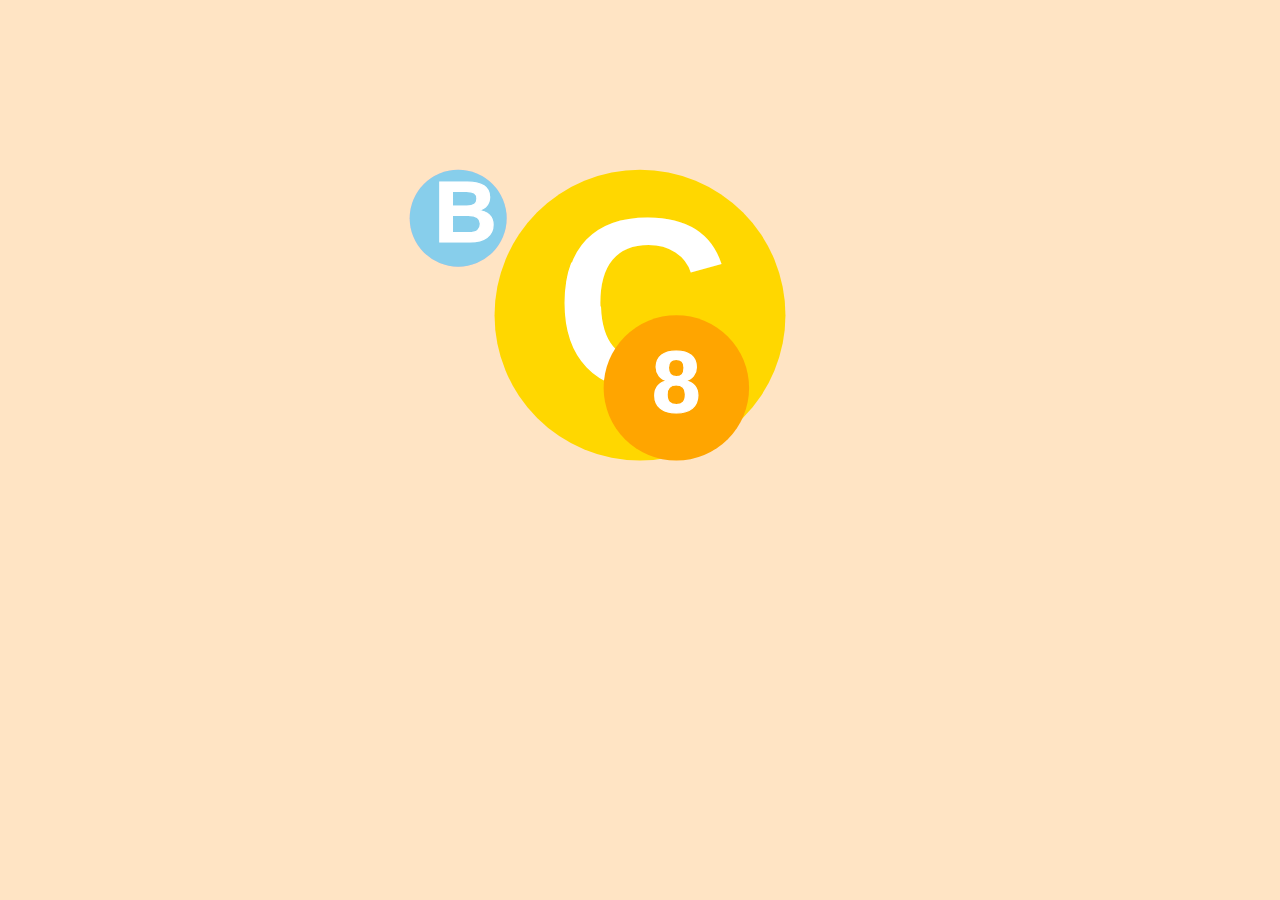
==== commit bf73a03b: "Add files via upload" ====
--- a/index.html
+++ b/index.html
@@ -1,129 +1,75 @@
 <!DOCTYPE html>
 <html lang="ja">
 <head>
-  <meta charset="UTF-8">
-  <meta http-equiv="X-UA-Compatible" content="IE=edge">
-  <meta name="viewport" content="width=device-width, initial-scale=1.0">
-  <title>バッハとお散歩</title>
-  <link rel="stylesheet" href="css/style.css">
+    <meta charset="UTF-8">
+    <meta http-equiv="X-UA-Compatible" content="IE=edge">
+    <meta name="viewport" content="width=device-width, initial-scale=1.0">
+    <title>svgれんしゅう</title>
+    <link rel ="stylesheet" href="css/styles.css">
 </head>
-  <body>
-    <header>
-        <div class="container1">
-           <div class="icon">
-              <img src="img\neko.top.gif" width="160" height="110" alt="ゆきにゃあのお散歩アイコンです"> 
-           </div>
-        <div class="info">
-              <h1>バッハとお散歩</h1>
-              <p>バッハとプログラミングって何か関係あるのかな？なーんてことをゆる～く考えながら今日もお散歩☆</p> 
-      <!-- ここにulタグがあったけど下のulにより不具合下のulにid着けるとよいと後にわかる -->
-          </div>
-        </div>
-  </header>
+<body>
+  <div class="contents">
+    <div class="svg-wrapper">
+   <svg width="660" height="660" viewBox="0 0 660 660">
 
-  <section class="works-top">
-    <h1>
-    はじめまして。わたしはねこのゆきにゃあと申します。</h1>
-</section>
-
-
-<section class="carousel">
-    <div class="container">
-      <ul>
-        <li><img src="img/pppic1.png"></li>
-        <li><img src="img/pic2.png"></li>
-        <li><img src="img/pic3.png"></li>
-        <li><img src="img/pic4.png"></li>
-      </ul>
+     
+     <g class="gold-button">
+       <circle cx="330" cy="260" r="120" fill="gold"/>
+       <text x="260" y="320"class="gold-text">C</text>
+     </g>
+     
+    <g class="orange-button" id="target3">
+      <circle cx="360" cy="320" r="60" fill="orange"/>
+      <text x="340" y="340"class="orange-text">8</text>
+    </g>
+    
+    <g class="transparent-button">
+     
+      <text x="150" y="200"class="transparent-text">BA</text>
+    </g>
+    
+    <g class="pink-button"id="target2" >
+       <circle cx="180" cy="180" r="40" fill="pink"/>
+       <text x="160" y="200"class="pink-text">1</text>
+    </g>
+   
+    
+    <g class="skyblue-button" id="target1">
+       <circle cx="180" cy="180" r="40" fill="skyblue"/>
+       <text x="160" y="200"class="skyblue-text"id="text1">B</text>
+    </g>
   
-      <button id="prev">&laquo;</button>
-      <button id="next">&raquo;</button>
-    </div>
-  
-    <nav>
-    </nav>
-</section>
-
-
-<section class="works-top-a">
-    <h1>ゆきにゃあはバッハが大好きです。ある日、たまたまあの有名な肖像画の中でバッハがこちらに差し出している紙は、</h1>
-
-  　<img src="img\bach.png" 　width="280" height="240" alt="肖像画の手元の画像です"><h1>れっきとした楽譜で、それはBWV1087「１４のカノン」という曲だったんだ！と知りました。
-  　</h1>
-</section>
-
-<!-- オーディオ -->
-<div class="works-score">
-  <!-- <div class="image3"> -->
-        <img src="img/score.img1.jpg"  width="280" height="240" alt="bachのbwv1087の13番の楽譜です">
-  
-      <audio id="audio" preload="auto">
-           <source src="img/canon.13.mp3" type="audio/mp3">
-           <p>※ご利用のブラウザでは再生することができません。</p>
-      </audio>
-            <input type="button" onclick="audioPlay()" value="再生">
-            <input type="button" onclick="audioPause()" value="停止"> 
-            <p>こんな曲だよ</p>
-   </div>
+   </svg>
+  </div>
 </div>
 
-  <!-- <section class="works-top-a">
-    　　<img src="img\score.img1.jpg" width="180" 　　　height="100" alt="bachのbwv1087の13番の楽譜です">
-       <figure>
-           <figcaption>こんな曲だよ</figcaption>
-            <audio
-                controls
-                  src="img\canon.13.mp3">
-                  Your browser does not support the
-                  <code>audio</code> element.
-            </audio>
-      </figure>
-  </section>    -->
+   <script>
+     ['target1', 'target2', 'target3'].forEach((target) => {
+  document.getElementById(target).addEventListener('click', function() {
+
+    this.classList.toggle('moved');
+  });
+});
+
+     document.getElementById('target1').addEventListener('click', function update() {
+         document.getElementById('text1').textContent = '2';
+         
+         
+  });
+
+   
 
 
 
-  <div class="fukidasi-container">
-    <ul class="messages">
-      
-      <li class="left-side">
-        <div class="pic">
-          <img src="img/neko.icon.png">
-        </div>
-        <div class="text">
-          この楽譜は14曲あるうちの13番目だったのにゃ。いい曲なのにゃ！
-        </div>
-      </li>
-      
-    </ul>
-  </div>
+    // (function() {
+    //   'use strict';
 
-<!-- つづきを読むリンク -->
-<section class="next-button">
-  <a href="../page2/index.html">つづきを読む➯</a>
- </section>
-  
-
-<section class="works">
-    <h1>バッハがこちらに差し出している楽譜の3段目にもある音、それはこんな音</h1>
-    <a href="page2/index.html"><img src="img\button2.png" width="180" height="100" alt="肖像画の手元の画像です"></a>
-</section>
-
-<section class="works">
-    <h1>14曲のうちの１曲目です。テーマとなる８音を後ろから反対に演奏しているらしいのです。</h1>
-    <a href="page3/index.html"><img src="page4\img\button.3.png" width="180" height="100" alt="カニのような楽譜イメージ画像です"></a>
-</section>
-
-<section class="works">
-    <h1>14曲のうちの３曲目です。　上下が逆さまにもなってるらしいのです。反行カノンとも呼ばれているらしい？</h1>
-    <a href="page4/index.html"><img src="page4\img\button.4.png" width="180" height="100" alt="上下逆さまの楽譜イメージ画像です"></a>
-</section>
-
-
-  <script src="js/main.js"></script>
-
-  <footer>
-    <li class="footer-text">y.n.tulip@gmail.com</li>
-  </footer>
+    //   document.getElementById('target1').addEventListener('click', function() {
+    //     this.setAttribute('pink-text', 'pink-button moved');
+    //     this.classList.toggle('moved1');
+    //   });
+    // })();
+   
+  </script>
 </body>
-
 </html>--- a/css/styles.css
+++ b/css/styles.css
@@ -0,0 +1,91 @@
+body {
+    margin-top:0;
+    padding: 0;
+    text-align: center;
+    background-color: bisque;
+  }
+
+  .contents {
+    max-width: 800px;
+    margin: auto;
+}
+.svg-wrapper {
+    position: relative;
+    width: 100%;
+    padding-top: 100%; /* SVG高さ / SVG幅 * 100 */
+}
+.svg-wrapper svg {
+    position: absolute;
+    top: 0;
+    left: 0;
+    width: 100%;
+    height: 100%;
+}
+
+/* .gold-button{
+   position: absolute; 
+} */
+.transparent-text{
+  font-size: 42px;
+  font-weight: medium;
+  font-family: Arial;
+  fill: #fff;
+  stroke: #fff;
+  cursor: pointer;
+  
+}
+
+.orange-text {
+  font-size: 72px;
+  font-weight: bold;
+  font-family: Arial;
+  fill: #fff;
+  stroke: #fff;
+  cursor: pointer;
+  }
+
+.gold-text {
+    font-size: 200px;
+    font-weight: bold;
+    font-family: Arial;
+    fill: #fff;
+    stroke: #fff;
+    animation: text-move 3s ease-out;
+    stroke-dasharray: 300;
+  }
+
+.pink-text {
+    font-size: 72px;
+    font-weight: bold;
+    font-family: Arial;
+    
+    fill: #fff;
+    stroke: #fff;
+    /* transition: transform ease-out 1s; */
+    cursor: pointer;
+  }
+
+  .skyblue-text {
+    font-size: 72px;
+    font-weight: bold;
+    font-family: Arial;
+    fill: #fff;
+    stroke: #fff;
+    /* transition: transform ease-out 1s; */
+    cursor: pointer;
+  }
+  
+  .skyblue-button.moved{
+    transform: translateX(-80px);
+    transition: transform ease-out 1s; 
+  }
+  
+  .pink-button.moved {
+    transform: translateX(80px);
+    transition: transform ease-out 1s; 
+  }
+  .orange-button.moved {
+    transform: translateX(120px);
+    transition: transform ease-out 1s; 
+  }
+ 